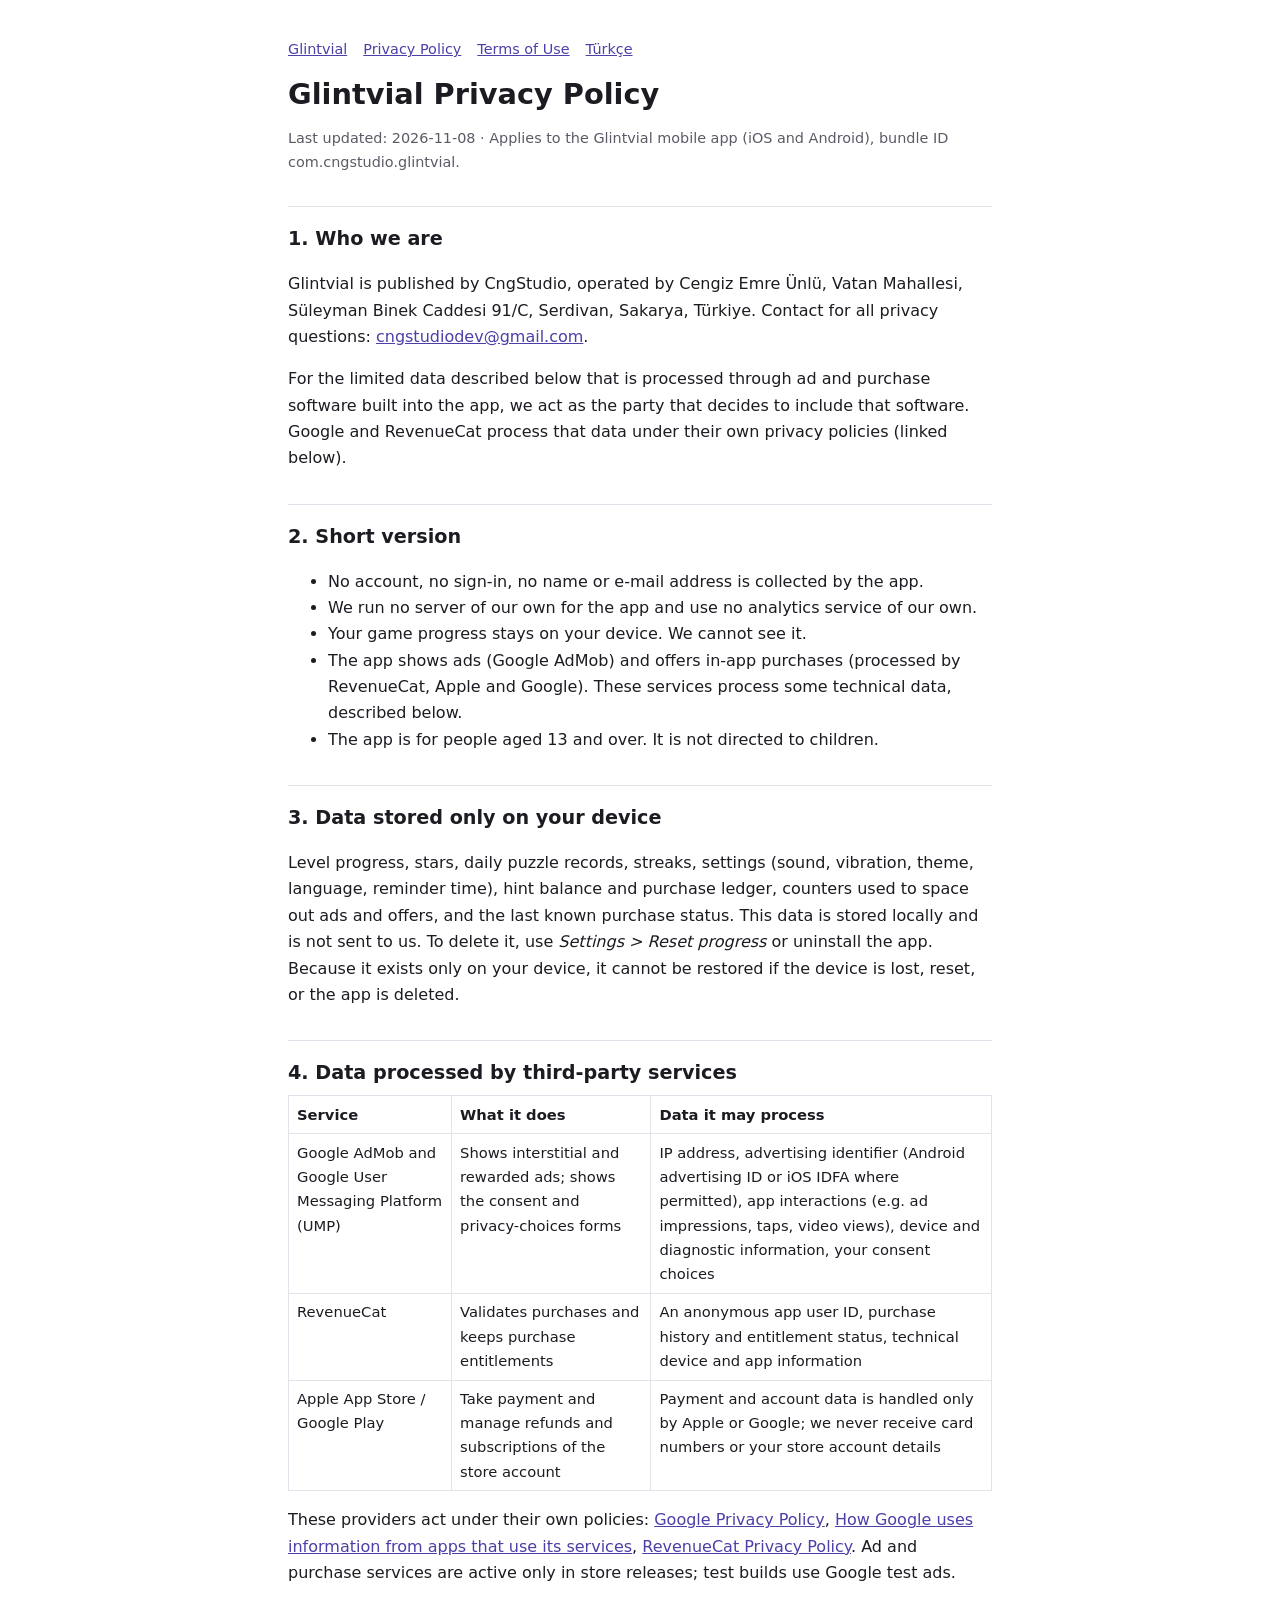
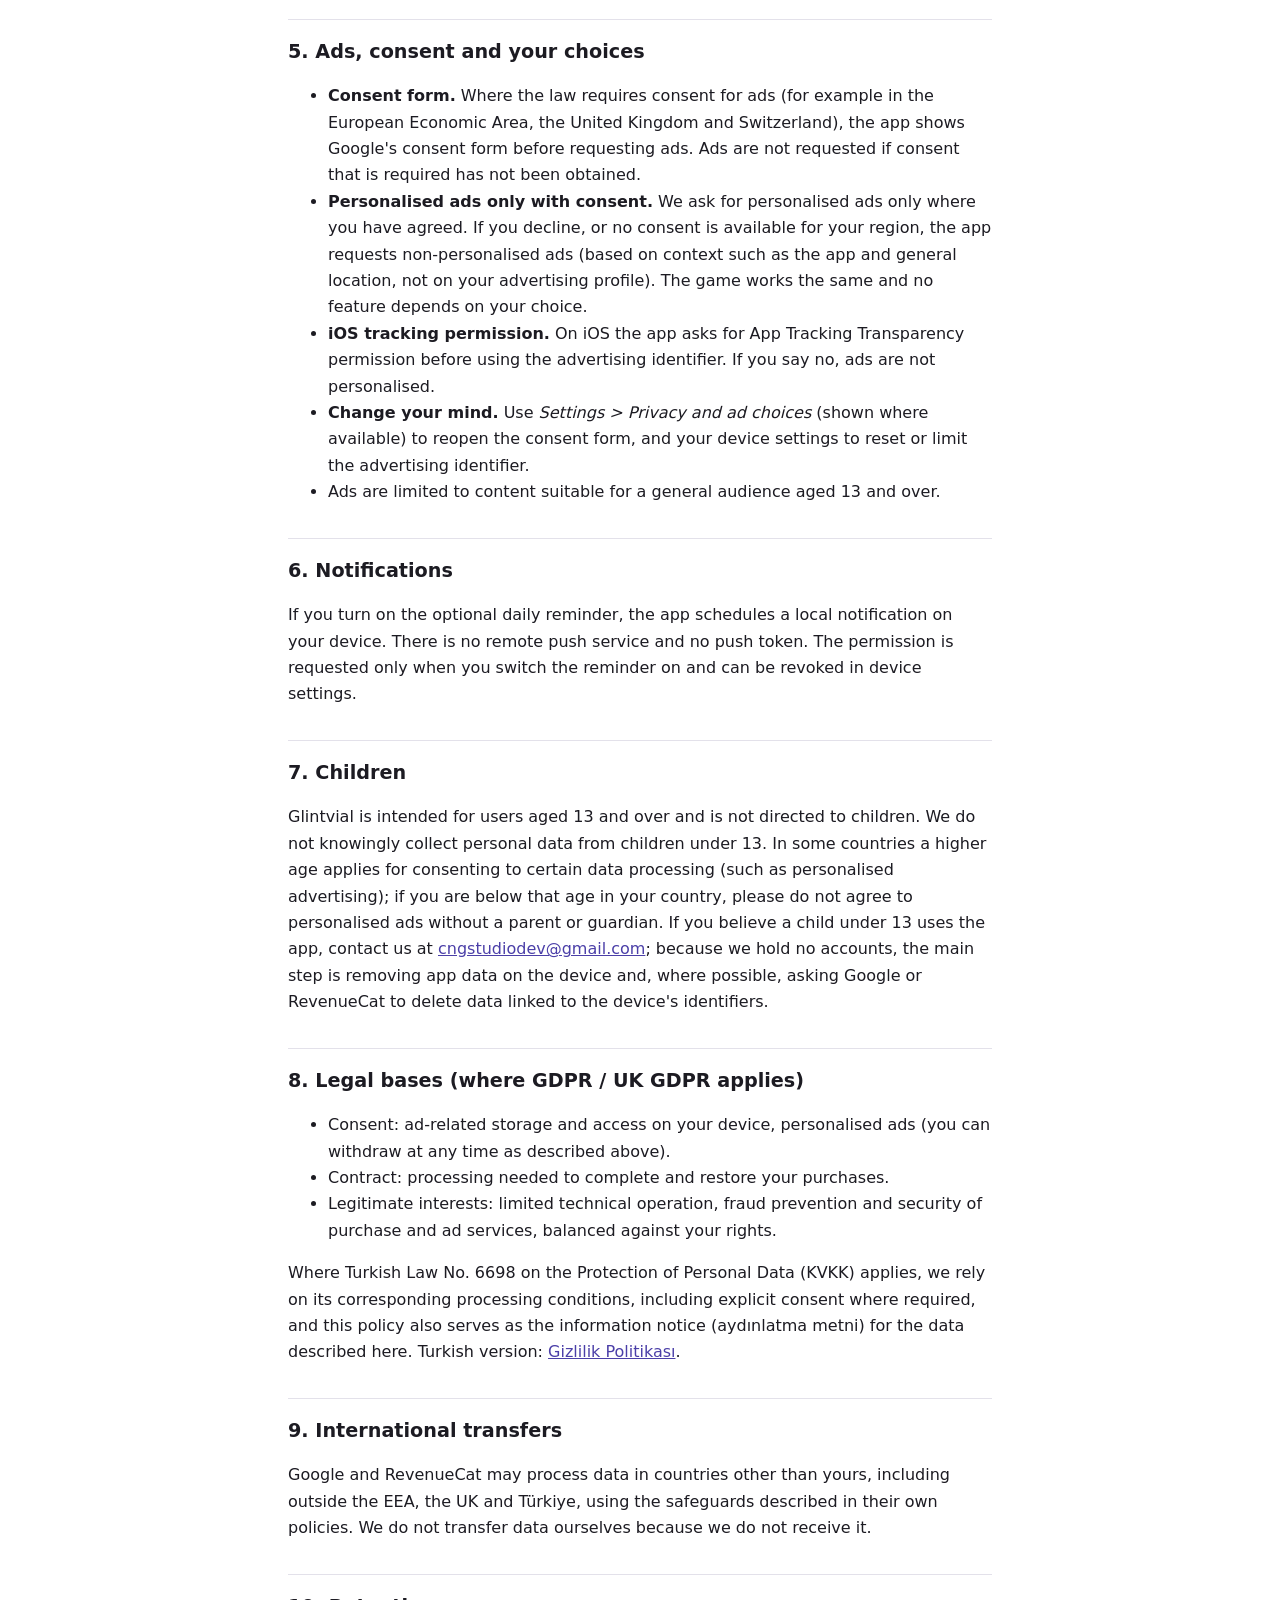
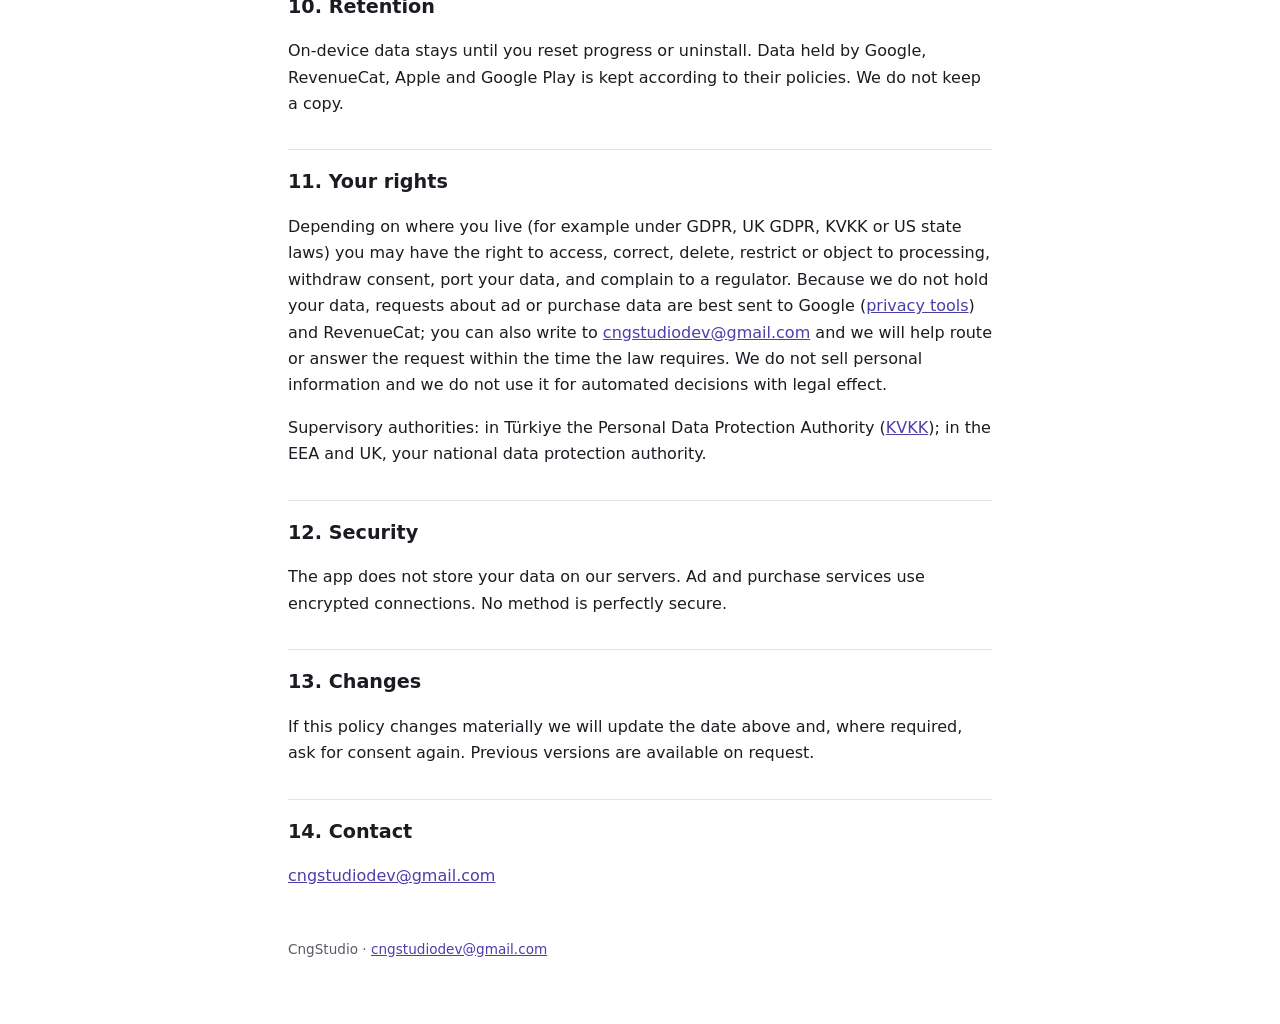
==== glintvial/privacy/index.html @ 85d5e419 "Publish Glintvial legal pages" ====
<!doctype html>
<html lang="en">
<head>
<meta charset="utf-8">
<meta name="viewport" content="width=device-width,initial-scale=1">
<title>Glintvial Privacy Policy</title>
<meta name="description" content="Privacy Policy for the Glintvial mobile app by CngStudio.">
<meta name="robots" content="index,follow">
<link rel="alternate" hreflang="tr" href="https://cngstudiodev.github.io/glintvial/privacy/tr/">
<link rel="stylesheet" href="/assets/style.css">
</head>
<body>
<main>
<p class="nav"><a href="/glintvial/">Glintvial</a><a href="/glintvial/privacy/">Privacy Policy</a><a href="/glintvial/terms/">Terms of Use</a><a href="/glintvial/privacy/tr/">Türkçe</a></p>
<h1>Glintvial Privacy Policy</h1>
<p class="meta">Last updated: 2026-11-08 &middot; Applies to the Glintvial mobile app (iOS and Android), bundle ID com.cngstudio.glintvial.</p>

<h2>1. Who we are</h2>
<p>Glintvial is published by CngStudio, operated by Cengiz Emre Ünlü, Vatan Mahallesi, Süleyman Binek Caddesi 91/C, Serdivan, Sakarya, Türkiye. Contact for all privacy questions: <a href="mailto:cngstudiodev@gmail.com">cngstudiodev@gmail.com</a>.</p>
<p>For the limited data described below that is processed through ad and purchase software built into the app, we act as the party that decides to include that software. Google and RevenueCat process that data under their own privacy policies (linked below).</p>

<h2>2. Short version</h2>
<ul>
<li>No account, no sign-in, no name or e-mail address is collected by the app.</li>
<li>We run no server of our own for the app and use no analytics service of our own.</li>
<li>Your game progress stays on your device. We cannot see it.</li>
<li>The app shows ads (Google AdMob) and offers in-app purchases (processed by RevenueCat, Apple and Google). These services process some technical data, described below.</li>
<li>The app is for people aged 13 and over. It is not directed to children.</li>
</ul>

<h2>3. Data stored only on your device</h2>
<p>Level progress, stars, daily puzzle records, streaks, settings (sound, vibration, theme, language, reminder time), hint balance and purchase ledger, counters used to space out ads and offers, and the last known purchase status. This data is stored locally and is not sent to us. To delete it, use <em>Settings &gt; Reset progress</em> or uninstall the app. Because it exists only on your device, it cannot be restored if the device is lost, reset, or the app is deleted.</p>

<h2>4. Data processed by third-party services</h2>
<table>
<tr><th>Service</th><th>What it does</th><th>Data it may process</th></tr>
<tr><td>Google AdMob and Google User Messaging Platform (UMP)</td><td>Shows interstitial and rewarded ads; shows the consent and privacy-choices forms</td><td>IP address, advertising identifier (Android advertising ID or iOS IDFA where permitted), app interactions (e.g. ad impressions, taps, video views), device and diagnostic information, your consent choices</td></tr>
<tr><td>RevenueCat</td><td>Validates purchases and keeps purchase entitlements</td><td>An anonymous app user ID, purchase history and entitlement status, technical device and app information</td></tr>
<tr><td>Apple App Store / Google Play</td><td>Take payment and manage refunds and subscriptions of the store account</td><td>Payment and account data is handled only by Apple or Google; we never receive card numbers or your store account details</td></tr>
</table>
<p>These providers act under their own policies: <a href="https://policies.google.com/privacy">Google Privacy Policy</a>, <a href="https://policies.google.com/technologies/partner-sites">How Google uses information from apps that use its services</a>, <a href="https://www.revenuecat.com/privacy/">RevenueCat Privacy Policy</a>. Ad and purchase services are active only in store releases; test builds use Google test ads.</p>

<h2>5. Ads, consent and your choices</h2>
<ul>
<li><strong>Consent form.</strong> Where the law requires consent for ads (for example in the European Economic Area, the United Kingdom and Switzerland), the app shows Google's consent form before requesting ads. Ads are not requested if consent that is required has not been obtained.</li>
<li><strong>Personalised ads only with consent.</strong> We ask for personalised ads only where you have agreed. If you decline, or no consent is available for your region, the app requests non-personalised ads (based on context such as the app and general location, not on your advertising profile). The game works the same and no feature depends on your choice.</li>
<li><strong>iOS tracking permission.</strong> On iOS the app asks for App Tracking Transparency permission before using the advertising identifier. If you say no, ads are not personalised.</li>
<li><strong>Change your mind.</strong> Use <em>Settings &gt; Privacy and ad choices</em> (shown where available) to reopen the consent form, and your device settings to reset or limit the advertising identifier.</li>
<li>Ads are limited to content suitable for a general audience aged 13 and over.</li>
</ul>

<h2>6. Notifications</h2>
<p>If you turn on the optional daily reminder, the app schedules a local notification on your device. There is no remote push service and no push token. The permission is requested only when you switch the reminder on and can be revoked in device settings.</p>

<h2>7. Children</h2>
<p>Glintvial is intended for users aged 13 and over and is not directed to children. We do not knowingly collect personal data from children under 13. In some countries a higher age applies for consenting to certain data processing (such as personalised advertising); if you are below that age in your country, please do not agree to personalised ads without a parent or guardian. If you believe a child under 13 uses the app, contact us at <a href="mailto:cngstudiodev@gmail.com">cngstudiodev@gmail.com</a>; because we hold no accounts, the main step is removing app data on the device and, where possible, asking Google or RevenueCat to delete data linked to the device's identifiers.</p>

<h2>8. Legal bases (where GDPR / UK GDPR applies)</h2>
<ul>
<li>Consent: ad-related storage and access on your device, personalised ads (you can withdraw at any time as described above).</li>
<li>Contract: processing needed to complete and restore your purchases.</li>
<li>Legitimate interests: limited technical operation, fraud prevention and security of purchase and ad services, balanced against your rights.</li>
</ul>
<p>Where Turkish Law No. 6698 on the Protection of Personal Data (KVKK) applies, we rely on its corresponding processing conditions, including explicit consent where required, and this policy also serves as the information notice (aydınlatma metni) for the data described here. Turkish version: <a href="/glintvial/privacy/tr/">Gizlilik Politikası</a>.</p>

<h2>9. International transfers</h2>
<p>Google and RevenueCat may process data in countries other than yours, including outside the EEA, the UK and Türkiye, using the safeguards described in their own policies. We do not transfer data ourselves because we do not receive it.</p>

<h2>10. Retention</h2>
<p>On-device data stays until you reset progress or uninstall. Data held by Google, RevenueCat, Apple and Google Play is kept according to their policies. We do not keep a copy.</p>

<h2>11. Your rights</h2>
<p>Depending on where you live (for example under GDPR, UK GDPR, KVKK or US state laws) you may have the right to access, correct, delete, restrict or object to processing, withdraw consent, port your data, and complain to a regulator. Because we do not hold your data, requests about ad or purchase data are best sent to Google (<a href="https://policies.google.com/privacy">privacy tools</a>) and RevenueCat; you can also write to <a href="mailto:cngstudiodev@gmail.com">cngstudiodev@gmail.com</a> and we will help route or answer the request within the time the law requires. We do not sell personal information and we do not use it for automated decisions with legal effect.</p>
<p>Supervisory authorities: in Türkiye the Personal Data Protection Authority (<a href="https://www.kvkk.gov.tr/">KVKK</a>); in the EEA and UK, your national data protection authority.</p>

<h2>12. Security</h2>
<p>The app does not store your data on our servers. Ad and purchase services use encrypted connections. No method is perfectly secure.</p>

<h2>13. Changes</h2>
<p>If this policy changes materially we will update the date above and, where required, ask for consent again. Previous versions are available on request.</p>

<h2>14. Contact</h2>
<p><a href="mailto:cngstudiodev@gmail.com">cngstudiodev@gmail.com</a></p>
<footer>CngStudio &middot; <a href="mailto:cngstudiodev@gmail.com">cngstudiodev@gmail.com</a></footer>
</main>
</body>
</html>
---- assets/style.css ----
:root{--bg:#fff;--fg:#1c1b22;--muted:#5b5a66;--accent:#4b3fa8;--line:#e3e1ea}
@media(prefers-color-scheme:dark){:root{--bg:#15122a;--fg:#ecebf3;--muted:#a9a7b8;--accent:#a99cff;--line:#2e2a4a}}
*{box-sizing:border-box}
body{margin:0;background:var(--bg);color:var(--fg);font:16px/1.65 system-ui,-apple-system,"Segoe UI",Roboto,sans-serif}
main{max-width:46rem;margin:0 auto;padding:1.5rem 1rem 4rem}
h1{font-size:1.8rem;line-height:1.25;margin:.5rem 0}
h2{font-size:1.2rem;margin:2rem 0 .4rem;border-top:1px solid var(--line);padding-top:1rem}
a{color:var(--accent)}
.meta,.nav{color:var(--muted);font-size:.9rem}
.nav a{margin-right:1rem}
table{border-collapse:collapse;width:100%;font-size:.92rem}
th,td{border:1px solid var(--line);padding:.4rem .5rem;text-align:left;vertical-align:top}
footer{margin-top:3rem;color:var(--muted);font-size:.85rem}
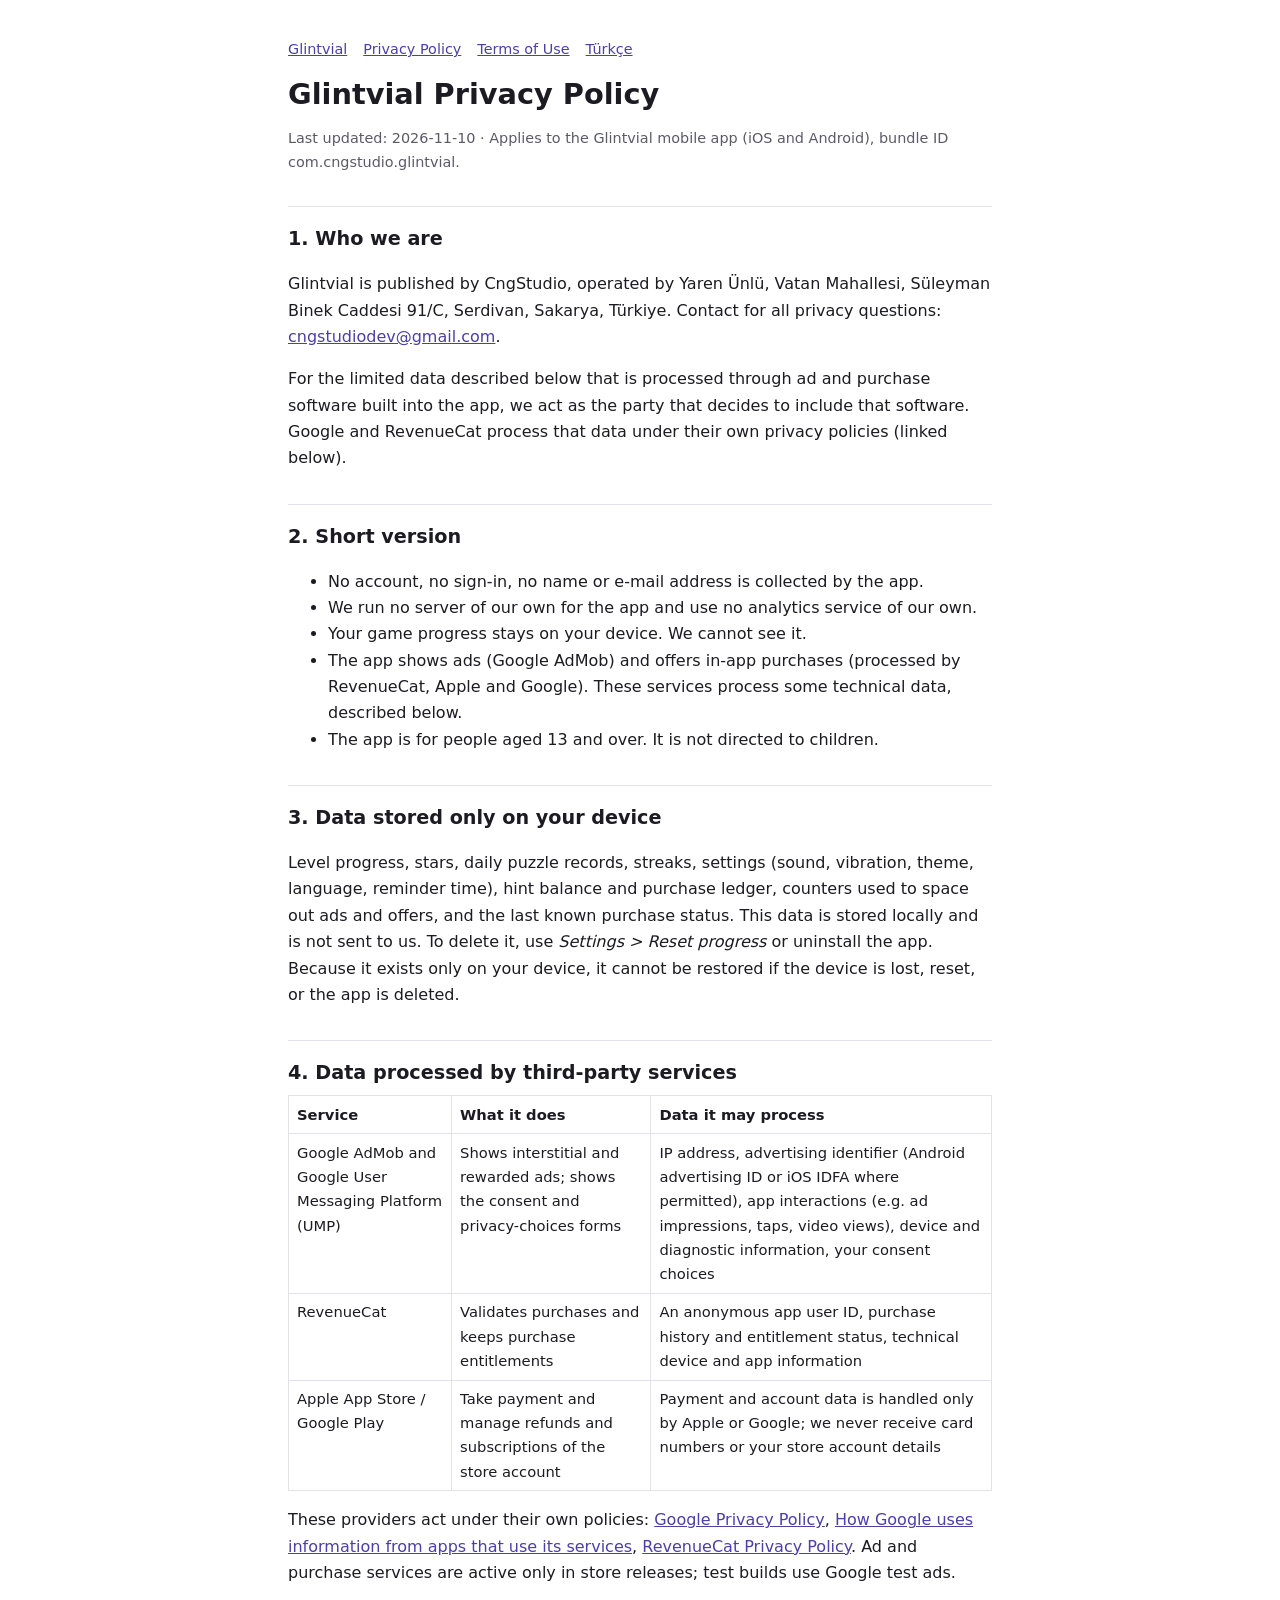
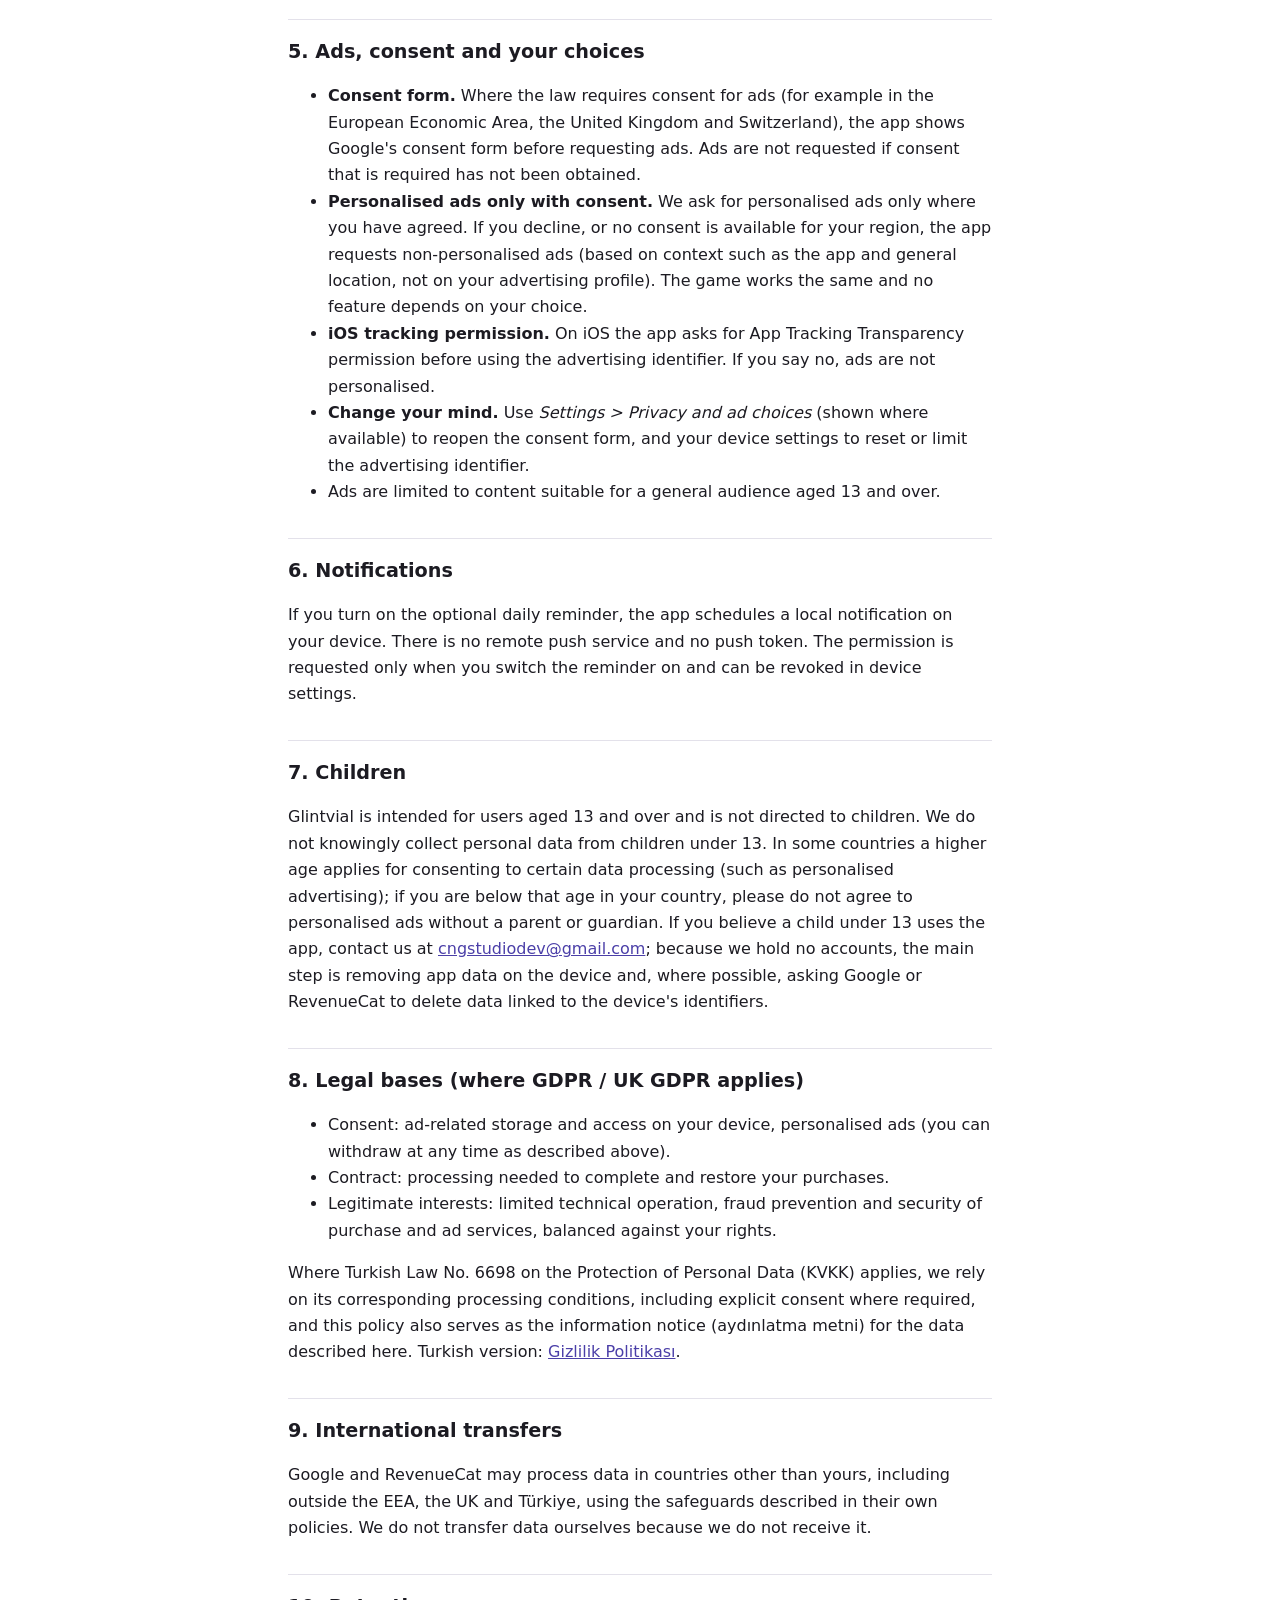
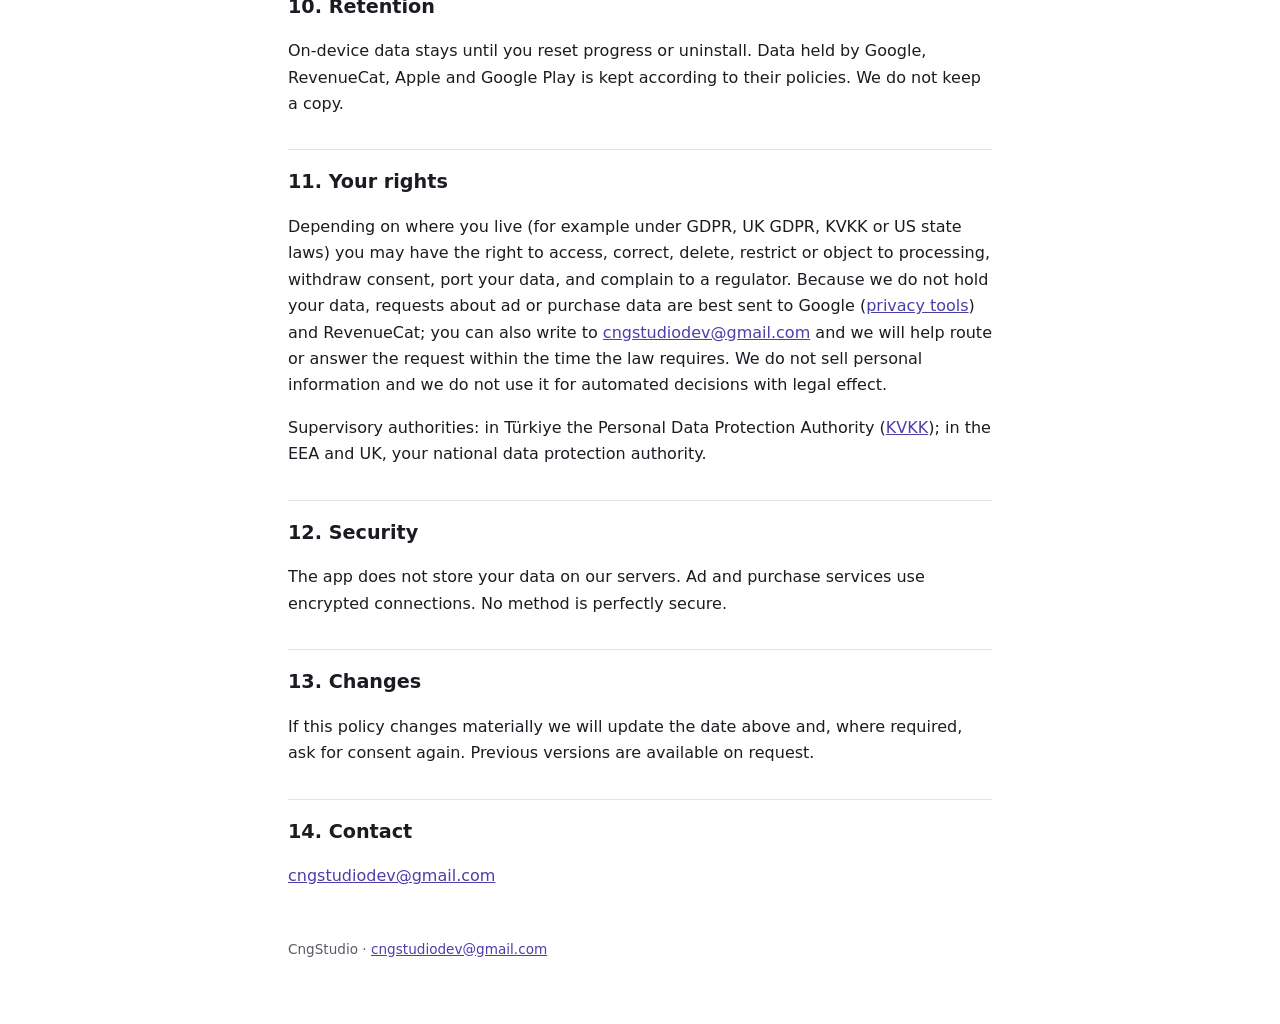
==== commit 187fedc5: "Update publisher name on Glintvial legal pages" ====
--- a/glintvial/privacy/index.html
+++ b/glintvial/privacy/index.html
@@ -13,10 +13,10 @@
 <main>
 <p class="nav"><a href="/glintvial/">Glintvial</a><a href="/glintvial/privacy/">Privacy Policy</a><a href="/glintvial/terms/">Terms of Use</a><a href="/glintvial/privacy/tr/">Türkçe</a></p>
 <h1>Glintvial Privacy Policy</h1>
-<p class="meta">Last updated: 2026-11-08 &middot; Applies to the Glintvial mobile app (iOS and Android), bundle ID com.cngstudio.glintvial.</p>
+<p class="meta">Last updated: 2026-11-10 &middot; Applies to the Glintvial mobile app (iOS and Android), bundle ID com.cngstudio.glintvial.</p>
 
 <h2>1. Who we are</h2>
-<p>Glintvial is published by CngStudio, operated by Cengiz Emre Ünlü, Vatan Mahallesi, Süleyman Binek Caddesi 91/C, Serdivan, Sakarya, Türkiye. Contact for all privacy questions: <a href="mailto:cngstudiodev@gmail.com">cngstudiodev@gmail.com</a>.</p>
+<p>Glintvial is published by CngStudio, operated by Yaren Ünlü, Vatan Mahallesi, Süleyman Binek Caddesi 91/C, Serdivan, Sakarya, Türkiye. Contact for all privacy questions: <a href="mailto:cngstudiodev@gmail.com">cngstudiodev@gmail.com</a>.</p>
 <p>For the limited data described below that is processed through ad and purchase software built into the app, we act as the party that decides to include that software. Google and RevenueCat process that data under their own privacy policies (linked below).</p>
 
 <h2>2. Short version</h2>
